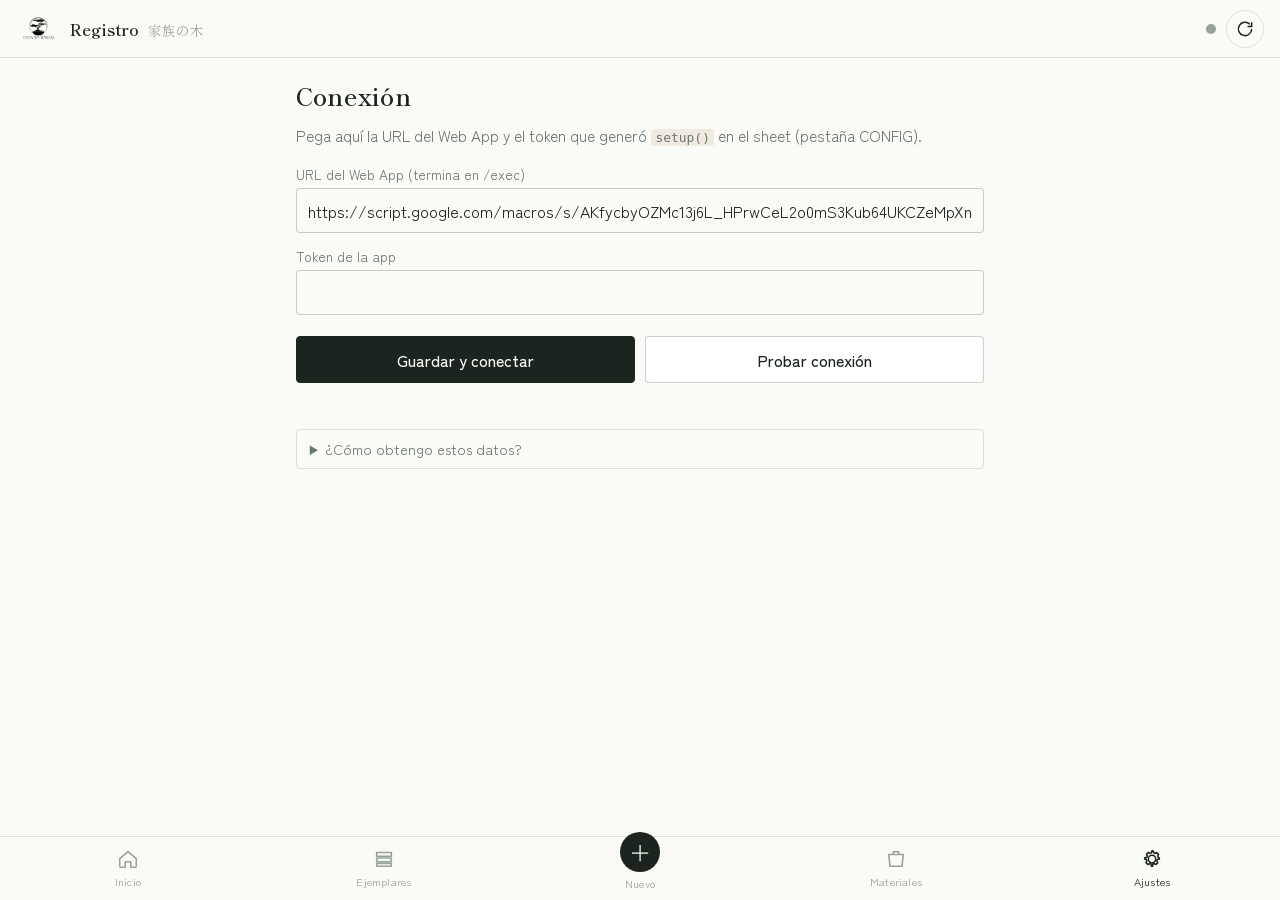
==== admin/index.html @ c2989a07 "Sistema de inventario: app de registro móvil, backend Apps Script y tienda conectada al Sheet de ges" ====
<!DOCTYPE html>
<html lang="es">
<head>
<meta charset="UTF-8">
<meta name="viewport" content="width=device-width, initial-scale=1.0, viewport-fit=cover">
<meta name="robots" content="noindex, nofollow">
<title>Legado Bonsai — Registro</title>
<meta name="theme-color" content="#1B241F">
<link rel="manifest" href="manifest.webmanifest">
<link rel="apple-touch-icon" href="../assets/img/logo-negro.png">
<meta name="apple-mobile-web-app-capable" content="yes">
<meta name="apple-mobile-web-app-status-bar-style" content="black-translucent">
<link rel="preconnect" href="https://fonts.googleapis.com">
<link href="https://fonts.googleapis.com/css2?family=Shippori+Mincho:wght@500;600;700&family=Zen+Kaku+Gothic+New:wght@400;500;700&display=swap" rel="stylesheet">
<link rel="stylesheet" href="admin.css">
</head>
<body>

<header class="topbar">
  <a href="#/inicio" class="brand"><img src="../assets/img/logo-negro.png" alt="Legado Bonsai"><span>Registro <em>家族の木</em></span></a>
  <div class="topbar-actions">
    <span id="estado-conexion" class="dot" title="Estado de conexión"></span>
    <button id="btn-refrescar" class="icon-btn" aria-label="Actualizar datos" title="Actualizar">
      <svg viewBox="0 0 24 24" fill="none" stroke="currentColor" stroke-width="1.8"><path d="M20 12a8 8 0 1 1-2.3-5.7"/><path d="M20 4v5h-5"/></svg>
    </button>
  </div>
</header>

<main id="app">

  <!-- ============ CONFIGURACIÓN ============ -->
  <section class="view" data-view="config" hidden>
    <h1>Conexión</h1>
    <p class="lead">Pega aquí la URL del Web App y el token que generó <code>setup()</code> en el sheet (pestaña CONFIG).</p>
    <form id="form-config" class="form">
      <label>URL del Web App (termina en /exec)
        <input type="url" name="apiUrl" placeholder="https://script.google.com/macros/s/…/exec" required>
      </label>
      <label>Token de la app
        <input type="password" name="token" autocomplete="off" required>
      </label>
      <div class="row">
        <button type="submit" class="btn solid">Guardar y conectar</button>
        <button type="button" id="btn-probar" class="btn">Probar conexión</button>
      </div>
      <p id="config-msg" class="msg"></p>
    </form>
    <details class="help">
      <summary>¿Cómo obtengo estos datos?</summary>
      <ol>
        <li>Abre el sheet <b>Legado Bonsai — Sistema de Gestión</b> → Extensiones → Apps Script.</li>
        <li>Pega el contenido de <code>apps-script/Code.gs</code>, guarda y ejecuta <code>setup</code>.</li>
        <li>Implementar → Nueva implementación → Aplicación web → Ejecutar como <b>yo</b>, acceso <b>Cualquier persona</b>. Copia la URL.</li>
        <li>El token aparece en la pestaña <b>CONFIG</b> del sheet.</li>
      </ol>
    </details>
  </section>

  <!-- ============ INICIO ============ -->
  <section class="view" data-view="inicio" hidden>
    <h1>Hoy</h1>
    <div class="kpis" id="kpis"></div>
    <div class="quick">
      <a href="#/nuevo" class="btn solid big">＋ Nuevo ejemplar</a>
      <a href="#/venta" class="btn big">Registrar venta</a>
      <a href="#/cuidado" class="btn big">Registrar cuidado</a>
    </div>
    <h2>Últimos movimientos</h2>
    <ul class="timeline" id="timeline"></ul>
  </section>

  <!-- ============ EJEMPLARES ============ -->
  <section class="view" data-view="ejemplares" hidden>
    <h1>Ejemplares</h1>
    <div class="filters">
      <input type="search" id="buscar" placeholder="Buscar por ID, nombre, especie…">
      <select id="filtro-estado">
        <option value="">Todos los estados</option>
        <option>Disponible</option><option>Reservado</option><option>Vendido</option><option>En formación</option><option>Baja</option>
      </select>
    </div>
    <p class="count" id="ejemplares-count"></p>
    <div class="list" id="lista-ejemplares"></div>
  </section>

  <!-- ============ DETALLE ============ -->
  <section class="view" data-view="ejemplar" hidden>
    <a href="#/ejemplares" class="back">← Ejemplares</a>
    <div id="detalle"></div>
  </section>

  <!-- ============ NUEVO / EDITAR ============ -->
  <section class="view" data-view="formulario" hidden>
    <a href="#/ejemplares" class="back">← Cancelar</a>
    <h1 id="form-titulo">Nuevo ejemplar</h1>
    <p class="lead" id="form-id-hint">El código único (LB-0001, LB-0002, …) se asigna automáticamente al guardar.</p>

    <form id="form-ejemplar" class="form" autocomplete="off">
      <fieldset>
        <legend>Fotos 360°</legend>
        <p class="hint">Coloca el bonsái en la base giratoria sobre fondo liso y con buena luz. Toma entre 8 y 16 fotos dando la vuelta completa; el orden de captura es el orden de giro.</p>
        <div class="row">
          <button type="button" class="btn" id="btn-modo-360">◎ Modo 360° automático</button>
          <label class="btn file-btn">📷 Tomar / elegir fotos
            <input type="file" id="input-fotos" accept="image/*" capture="environment" multiple hidden>
          </label>
        </div>
        <label class="check">
          <input type="checkbox" id="quitar-fondo">
          <span>Quitar fondo con IA al guardar <small>(gratis, se procesa en el teléfono; tarda 10–40 s por foto la primera vez y descarga el modelo una sola vez)</small></span>
        </label>
        <div id="fotos-vacias" class="empty">Aún no hay fotos.</div>
        <div id="preview-360" class="preview-360" hidden>
          <div class="preview-viewer"><img id="preview-img" alt="Vista previa 360°"></div>
          <input type="range" id="preview-range" min="0" max="0" value="0">
          <span class="preview-count" id="preview-count"></span>
        </div>
        <div class="thumbs" id="thumbs"></div>
        <div id="fotos-existentes" class="existing" hidden>
          <p class="hint">Este ejemplar ya tiene <b id="fotos-existentes-n">0</b> fotos publicadas. Si tomas fotos nuevas, reemplazan a las anteriores.</p>
        </div>
      </fieldset>

      <fieldset>
        <legend>Identificación</legend>
        <label>Nombre comercial *<input name="Nombre comercial" required placeholder="Junípero Shimpaku"></label>
        <label>Especie<input name="Especie" list="dl-especies" placeholder="Juniperus chinensis 'Shimpaku'"></label>
        <div class="grid2">
          <label>Estilo<select name="Estilo" id="sel-estilo"><option value="">— Sin definir —</option></select></label>
          <label>Ambiente<select name="Ambiente"><option value="">—</option><option>Exterior</option><option>Interior</option><option>Semi-sombra</option></select></label>
        </div>
        <label>Código SKU (opcional, código antiguo o etiqueta)<input name="Código SKU" placeholder="AFTAB1"></label>
      </fieldset>

      <fieldset>
        <legend>Medidas y estado</legend>
        <div class="grid2">
          <label>Altura (cm)<input name="Altura (cm)" type="number" inputmode="decimal" min="0" step="0.5"></label>
          <label>Edad (años)<input name="Edad (años)" type="number" inputmode="numeric" min="0" step="1"></label>
        </div>
        <div class="grid2">
          <label>Maceta<input name="Maceta" list="dl-macetas" placeholder="Ovalada"></label>
          <label>Ubicación física<input name="Ubicación física" list="dl-ubicaciones" placeholder="Vivero, mesa 2"></label>
        </div>
        <div class="grid2">
          <label>Estado de salud<select name="Estado de salud"><option value="">—</option><option>Excelente</option><option>Bien</option><option>Normal</option><option>En observación</option><option>Enfermo</option></select></label>
          <label>Estado comercial<select name="Estado comercial"><option>Disponible</option><option>Reservado</option><option>Vendido</option><option>En formación</option><option>Baja</option></select></label>
        </div>
      </fieldset>

      <fieldset>
        <legend>Precio</legend>
        <div class="grid2">
          <label>Costo total ($)<input name="Costo total" type="number" inputmode="decimal" min="0" step="0.01"></label>
          <label>Precio de venta ($) *<input name="Precio venta" type="number" inputmode="decimal" min="0" step="0.01" required></label>
        </div>
        <p class="hint" id="margen-hint"></p>
      </fieldset>

      <fieldset>
        <legend>Ficha para la tienda</legend>
        <label>Riego<input name="Riego" list="dl-riego" placeholder="Moderado"></label>
        <label>Historia (1–2 frases que verá el cliente)<textarea name="Historia" rows="3"></textarea></label>
        <label class="check"><input type="checkbox" name="Destacado" value="Sí"><span>Destacado en la portada</span></label>
        <label>Notas internas<textarea name="Notas" rows="2"></textarea></label>
        <details class="help"><summary>Avanzado</summary>
          <label>Carpeta de fotos local (respaldo, ej. Bonsai1)<input name="Carpeta imagen"></label>
        </details>
      </fieldset>

      <div class="sticky-actions">
        <button type="submit" class="btn solid big" id="btn-guardar">Guardar ejemplar</button>
      </div>
      <div id="progreso" class="progress" hidden>
        <div class="progress-bar"><i id="progreso-bar"></i></div>
        <p id="progreso-msg"></p>
        <button type="button" class="btn small" id="btn-reintentar" hidden>Reintentar</button>
      </div>
    </form>

    <datalist id="dl-especies">
      <option value="Juniperus chinensis 'Shimpaku'"><option value="Juniperus procumbens 'Nana'"><option value="Juniperus chinensis 'San José'">
      <option value="Juniperus squamata"><option value="Buxus sp."><option value="Ficus retusa"><option value="Ulmus parvifolia">
    </datalist>
    <datalist id="dl-macetas"><option value="Ovalada"><option value="Redonda"><option value="Rectangular"><option value="Cuadrada"><option value="Plástico de formación"><option value="Cerámica esmaltada"></datalist>
    <datalist id="dl-ubicaciones"><option value="Vivero"><option value="Casa"><option value="Bodega principal"><option value="Exhibición"></datalist>
    <datalist id="dl-riego"><option value="Moderado"><option value="Abundante"><option value="Escaso"><option value="Diario en verano"></datalist>
  </section>

  <!-- ============ VENTA ============ -->
  <section class="view" data-view="venta" hidden>
    <a href="#/inicio" class="back">← Inicio</a>
    <h1>Registrar venta</h1>
    <form id="form-venta" class="form">
      <label>Ejemplar *<select name="id" id="venta-ejemplar" required></select></label>
      <label>Cliente *<input name="cliente" required></label>
      <label>Contacto (WhatsApp / correo)<input name="contacto"></label>
      <div class="grid2">
        <label>Precio final ($) *<input name="precioFinal" type="number" inputmode="decimal" min="0" step="0.01" required></label>
        <label>Fecha<input name="fecha" type="date"></label>
      </div>
      <div class="grid2">
        <label>Plan de acompañamiento<select name="plan"><option value="">Sin acompañamiento</option><option>Primeros Brotes</option><option>Cultivo Guiado</option><option>Legado Completo</option></select></label>
        <label>Estado<select name="estado"><option>Pagado</option><option>Pendiente</option></select></label>
      </div>
      <label>Notas<textarea name="notas" rows="2"></textarea></label>
      <p class="hint">Al guardar, el ejemplar pasa a <b>Vendido</b> (o <b>Reservado</b> si el pago está pendiente) y desaparece de la tienda.</p>
      <button type="submit" class="btn solid big">Guardar venta</button>
      <p class="msg" id="venta-msg"></p>
    </form>
  </section>

  <!-- ============ CUIDADO ============ -->
  <section class="view" data-view="cuidado" hidden>
    <a href="#/inicio" class="back">← Inicio</a>
    <h1>Registrar cuidado</h1>
    <form id="form-cuidado" class="form">
      <label>Ejemplar *<select name="id" id="cuidado-ejemplar" required></select></label>
      <div class="grid2">
        <label>Tipo *<select name="tipo" required><option>Poda</option><option>Trasplante</option><option>Alambrado</option><option>Fertilización</option><option>Riego</option><option>Tratamiento</option><option>Revisión</option></select></label>
        <label>Fecha<input name="fecha" type="date"></label>
      </div>
      <div class="grid2">
        <label>Fase lunar<select name="faseLunar"><option value="">—</option><option>Luna nueva</option><option>Cuarto creciente</option><option>Luna llena</option><option>Cuarto menguante</option></select></label>
        <label>Estado de salud (si cambió)<select name="estadoSalud"><option value="">Sin cambio</option><option>Excelente</option><option>Bien</option><option>Normal</option><option>En observación</option><option>Enfermo</option></select></label>
      </div>
      <label>Detalle<textarea name="detalle" rows="3" placeholder="Qué se hizo, con qué material, observaciones"></textarea></label>
      <div class="grid2">
        <label>Responsable<input name="responsable"></label>
        <label>Próxima revisión<input name="proxima" type="date"></label>
      </div>
      <button type="submit" class="btn solid big">Guardar cuidado</button>
      <p class="msg" id="cuidado-msg"></p>
    </form>
  </section>

  <!-- ============ MATERIALES ============ -->
  <section class="view" data-view="materiales" hidden>
    <h1>Materiales</h1>
    <p class="count" id="materiales-total"></p>
    <div class="table-wrap"><table class="table" id="tabla-materiales"></table></div>
    <h2>Agregar o ajustar</h2>
    <form id="form-material" class="form">
      <label>Material *<input name="nombre" list="dl-materiales" required placeholder="Alambre bonsái calibre 2"></label>
      <div class="grid2">
        <label>Ajuste de cantidad (+ entrada / − salida)<input name="ajuste" type="number" inputmode="decimal" step="any" placeholder="-1"></label>
        <label>o cantidad total<input name="cantidad" type="number" inputmode="decimal" min="0" step="any"></label>
      </div>
      <div class="grid2">
        <label>Unidad<input name="unidad" placeholder="Rollo"></label>
        <label>Costo unitario ($)<input name="costoUnitario" type="number" inputmode="decimal" min="0" step="0.01"></label>
      </div>
      <label>Observaciones<input name="observaciones"></label>
      <button type="submit" class="btn solid big">Guardar</button>
      <p class="msg" id="material-msg"></p>
    </form>
    <datalist id="dl-materiales"></datalist>
  </section>

</main>

<nav class="tabbar">
  <a href="#/inicio" data-tab="inicio"><svg viewBox="0 0 24 24"><path d="M3 11.5 12 4l9 7.5V20a1 1 0 0 1-1 1h-5v-6H9v6H4a1 1 0 0 1-1-1z"/></svg>Inicio</a>
  <a href="#/ejemplares" data-tab="ejemplares"><svg viewBox="0 0 24 24"><path d="M4 5h16v4H4zM4 11h16v4H4zM4 17h16v3H4z"/></svg>Ejemplares</a>
  <a href="#/nuevo" data-tab="formulario" class="tab-add"><span>＋</span>Nuevo</a>
  <a href="#/materiales" data-tab="materiales"><svg viewBox="0 0 24 24"><path d="M4 7h16l-1.5 13h-13zM9 7V4h6v3"/></svg>Materiales</a>
  <a href="#/config" data-tab="config"><svg viewBox="0 0 24 24"><path d="M12 8a4 4 0 1 0 0 8 4 4 0 0 0 0-8zm8 4-2 .6a6.6 6.6 0 0 1-.7 1.6l1 1.8-2 2-1.8-1a6.6 6.6 0 0 1-1.6.7L12.6 20h-1.2l-.6-2.3a6.6 6.6 0 0 1-1.6-.7l-1.8 1-2-2 1-1.8a6.6 6.6 0 0 1-.7-1.6L4 12v-1.2l2.3-.6c.2-.6.4-1.1.7-1.6L6 6.8l2-2 1.8 1c.5-.3 1-.5 1.6-.7L12 3h1.2l.6 2.3c.6.2 1.1.4 1.6.7l1.8-1 2 2-1 1.8c.3.5.5 1 .7 1.6L20 10.8z"/></svg>Ajustes</a>
</nav>

<!-- ============ OVERLAY MODO 360 ============ -->
<div id="overlay-360" class="overlay" hidden>
  <div class="overlay-head">
    <strong>Modo 360° automático</strong>
    <button type="button" class="icon-btn" id="btn-cerrar-360" aria-label="Cerrar">✕</button>
  </div>
  <div class="cam-wrap">
    <video id="cam" autoplay playsinline muted></video>
    <div class="cam-guide"></div>
    <div class="cam-overlay" id="cam-countdown"></div>
  </div>
  <div class="cam-settings">
    <label>Fotos<select id="cam-n"><option>8</option><option selected>12</option><option>16</option><option>24</option></select></label>
    <label>Cada (s)<select id="cam-int"><option>1.5</option><option selected>2</option><option>3</option><option>4</option></select></label>
    <label>Cámara<select id="cam-facing"><option value="environment" selected>Trasera</option><option value="user">Frontal</option></select></label>
  </div>
  <p class="hint light">Enciende la base giratoria, encuadra el árbol dentro de la guía y pulsa Iniciar. La app toma una foto cada intervalo hasta completar la vuelta. Ajusta el intervalo a la velocidad de tu base: una vuelta completa ≈ fotos × intervalo.</p>
  <div class="row center">
    <button type="button" class="btn solid big" id="btn-iniciar-360">Iniciar</button>
    <button type="button" class="btn big" id="btn-detener-360" hidden>Detener</button>
  </div>
  <p class="msg light" id="cam-msg"></p>
</div>

<div id="toast" class="toast" hidden></div>

<script src="../config.js"></script>
<script type="module" src="admin.js"></script>
</body>
</html>
---- admin/admin.css ----
/* ==========================================================================
   Legado Bonsai — app de registro (móvil primero)
   Misma paleta que la tienda (styles.css) pero sin sus estilos globales,
   porque esta pantalla es una herramienta de trabajo, no una página narrativa.
   ========================================================================== */

:root{
  --paper:#FAFAF6; --surface:#FFFFFF; --washi:#F1EAE1; --washi-line:#E4DACD;
  --ink:#1B241F; --ink-soft:#68766F; --ink-faint:#97A29B;
  --jade:#2F5D50; --jade-deep:#16241F; --kohaku:#9B2C2C; --gold:#B8892B;
  --line:rgba(27,36,31,.12); --line-strong:rgba(27,36,31,.22);
  --cta-bg:#1B241F; --cta-fg:#FAFAF6;
  --ok:#2F7A52; --warn:#B8892B; --bad:#9B2C2C;
  --radius:4px; --tab-h:64px;
  --sans:'Zen Kaku Gothic New','Hiragino Sans',system-ui,sans-serif;
  --serif:'Shippori Mincho',Georgia,serif;
}
@media (prefers-color-scheme: dark){
  :root{
    --paper:#121815; --surface:#17201C; --washi:#1D2622; --washi-line:#2A3530;
    --ink:#EDEAE3; --ink-soft:#9AA79F; --ink-faint:#5E6B64;
    --jade:#8FBFAC; --jade-deep:#0B1512; --kohaku:#D9756B; --gold:#D9B24C;
    --line:rgba(237,234,227,.12); --line-strong:rgba(237,234,227,.22);
    --cta-bg:#EDEAE3; --cta-fg:#121815;
    --ok:#7FC79A; --warn:#D9B24C; --bad:#D9756B;
  }
}

*{ box-sizing:border-box; }
html,body{ margin:0; background:var(--paper); color:var(--ink); font-family:var(--sans); font-size:16px; line-height:1.5; -webkit-font-smoothing:antialiased; }
img{ max-width:100%; display:block; }
h1{ font-family:var(--serif); font-weight:600; font-size:1.55rem; margin:.2rem 0 .6rem; letter-spacing:.01em; }
h2{ font-family:var(--serif); font-weight:600; font-size:1.1rem; margin:1.4rem 0 .5rem; color:var(--ink-soft); }
a{ color:inherit; }
code{ font-size:.85em; background:var(--washi); padding:.1em .35em; border-radius:3px; }
[hidden]{ display:none !important; }

/* ---------- Barra superior ---------- */
.topbar{ position:sticky; top:0; z-index:20; display:flex; align-items:center; justify-content:space-between; padding:.6rem 1rem; padding-top:calc(.6rem + env(safe-area-inset-top)); background:var(--paper); border-bottom:1px solid var(--line); }
.brand{ display:flex; align-items:center; gap:.6rem; text-decoration:none; font-family:var(--serif); font-weight:600; }
.brand img{ height:30px; width:auto; }
@media (prefers-color-scheme: dark){ .brand img{ filter:invert(1) brightness(1.1); } }
.brand em{ font-style:normal; color:var(--ink-faint); font-weight:400; font-size:.85em; margin-left:.35rem; }
.topbar-actions{ display:flex; align-items:center; gap:.6rem; }
.dot{ width:10px; height:10px; border-radius:50%; background:var(--ink-faint); }
.dot.ok{ background:var(--ok); } .dot.bad{ background:var(--bad); } .dot.busy{ background:var(--warn); animation:pulse 1s infinite; }
@keyframes pulse{ 50%{ opacity:.3; } }
.icon-btn{ background:none; border:1px solid var(--line); color:var(--ink); width:38px; height:38px; border-radius:50%; display:grid; place-items:center; cursor:pointer; font-size:1rem; }
.icon-btn svg{ width:20px; height:20px; }

/* ---------- Vistas ---------- */
#app{ padding:1rem 1rem calc(var(--tab-h) + 2rem); max-width:720px; margin:0 auto; }
.lead{ color:var(--ink-soft); margin:.2rem 0 1rem; font-size:.95rem; }
.hint{ color:var(--ink-soft); font-size:.85rem; margin:.3rem 0 .6rem; }
.hint.light,.msg.light{ color:#c9d1cc; }
.back{ display:inline-block; text-decoration:none; color:var(--ink-soft); font-size:.9rem; margin-bottom:.4rem; }
.count{ color:var(--ink-faint); font-size:.85rem; margin:.2rem 0 .6rem; }
.msg{ min-height:1.2em; font-size:.9rem; margin:.5rem 0 0; }
.msg.ok{ color:var(--ok); } .msg.bad{ color:var(--bad); }
.empty{ padding:1.2rem; text-align:center; color:var(--ink-faint); border:1px dashed var(--line-strong); border-radius:var(--radius); font-size:.9rem; }

/* ---------- Botones ---------- */
.btn{ display:inline-flex; align-items:center; justify-content:center; gap:.4rem; padding:.65rem 1rem; border:1px solid var(--line-strong); background:var(--surface); color:var(--ink); border-radius:var(--radius); font:inherit; font-weight:500; text-decoration:none; cursor:pointer; min-height:44px; }
.btn.solid{ background:var(--cta-bg); color:var(--cta-fg); border-color:var(--cta-bg); }
.btn.big{ width:100%; padding:.9rem 1rem; font-size:1.02rem; }
.btn.small{ min-height:36px; padding:.4rem .8rem; font-size:.85rem; }
.btn.danger{ color:var(--bad); border-color:var(--bad); }
.btn:disabled{ opacity:.5; cursor:default; }
.file-btn{ position:relative; }
.row{ display:flex; gap:.6rem; flex-wrap:wrap; margin:.5rem 0; }
.row > .btn{ flex:1; }
.row.center{ justify-content:center; }
.quick{ display:grid; gap:.6rem; margin:1rem 0; }

/* ---------- KPIs ---------- */
.kpis{ display:grid; grid-template-columns:repeat(2,1fr); gap:.6rem; }
@media (min-width:560px){ .kpis{ grid-template-columns:repeat(4,1fr); } }
.kpi{ background:var(--surface); border:1px solid var(--line); border-radius:var(--radius); padding:.8rem .9rem; }
.kpi b{ display:block; font-family:var(--serif); font-size:1.5rem; line-height:1.1; }
.kpi span{ font-size:.78rem; color:var(--ink-soft); text-transform:uppercase; letter-spacing:.05em; }
.kpi.accent b{ color:var(--jade); }

/* ---------- Timeline ---------- */
.timeline{ list-style:none; margin:0; padding:0; }
.timeline li{ display:grid; grid-template-columns:auto 1fr; gap:.7rem; padding:.55rem 0; border-bottom:1px solid var(--line); font-size:.92rem; }
.timeline .tag{ font-size:.7rem; text-transform:uppercase; letter-spacing:.06em; padding:.15rem .45rem; border-radius:3px; background:var(--washi); color:var(--ink-soft); height:fit-content; white-space:nowrap; }
.timeline .tag.venta{ background:var(--jade); color:#fff; }
.timeline small{ color:var(--ink-faint); display:block; }

/* ---------- Lista de ejemplares ---------- */
.filters{ display:grid; grid-template-columns:1fr auto; gap:.5rem; }
.list{ display:grid; gap:.55rem; }
.item{ display:grid; grid-template-columns:72px 1fr auto; gap:.8rem; align-items:center; background:var(--surface); border:1px solid var(--line); border-radius:var(--radius); padding:.55rem; text-decoration:none; }
.item .thumb{ width:72px; height:72px; background:var(--washi); border-radius:3px; overflow:hidden; display:grid; place-items:center; color:var(--ink-faint); font-family:var(--serif); }
.item .thumb img{ width:100%; height:100%; object-fit:cover; }
.item .id{ font-size:.75rem; color:var(--ink-faint); letter-spacing:.05em; }
.item .name{ font-weight:500; }
.item .sub{ font-size:.8rem; color:var(--ink-soft); }
.item .price{ font-family:var(--serif); font-weight:600; text-align:right; }
.badge{ display:inline-block; font-size:.68rem; text-transform:uppercase; letter-spacing:.06em; padding:.15rem .45rem; border-radius:3px; background:var(--washi); color:var(--ink-soft); }
.badge.Disponible{ background:rgba(47,122,82,.14); color:var(--ok); }
.badge.Reservado{ background:rgba(184,137,43,.16); color:var(--warn); }
.badge.Vendido{ background:var(--ink); color:var(--paper); }
.badge.Baja,.badge.Enfermo{ background:rgba(155,44,44,.14); color:var(--bad); }

/* ---------- Detalle ---------- */
.detail-head{ display:flex; justify-content:space-between; align-items:flex-start; gap:1rem; }
.detail-head h1{ margin:0; }
.detail-viewer{ position:relative; background:var(--washi); aspect-ratio:1/1; border-radius:var(--radius); overflow:hidden; margin:.8rem 0 .4rem; user-select:none; touch-action:pan-y; }
.detail-viewer img{ width:100%; height:100%; object-fit:cover; }
.detail-viewer .ph{ position:absolute; inset:0; display:grid; place-items:center; color:var(--ink-faint); font-size:.85rem; }
.detail-viewer .n{ position:absolute; right:.6rem; bottom:.5rem; font-size:.75rem; background:rgba(0,0,0,.45); color:#fff; padding:.15rem .5rem; border-radius:3px; }
.specs{ display:grid; grid-template-columns:repeat(2,1fr); gap:.4rem .8rem; margin:.8rem 0; font-size:.92rem; }
.specs div{ border-bottom:1px solid var(--line); padding:.35rem 0; }
.specs b{ display:block; font-size:.72rem; text-transform:uppercase; letter-spacing:.05em; color:var(--ink-faint); font-weight:500; }
.detail-actions{ display:grid; grid-template-columns:1fr 1fr; gap:.6rem; margin:1rem 0; }
.detail-actions .btn.wide{ grid-column:1/-1; }
.history{ list-style:none; margin:0; padding:0; font-size:.88rem; }
.history li{ padding:.4rem 0; border-bottom:1px solid var(--line); }
.history small{ color:var(--ink-faint); }

/* ---------- Formularios ---------- */
.form{ display:grid; gap:.8rem; }
fieldset{ border:1px solid var(--line); border-radius:var(--radius); padding:.8rem .9rem 1rem; margin:0; display:grid; gap:.7rem; background:var(--surface); }
legend{ font-family:var(--serif); font-weight:600; padding:0 .4rem; color:var(--jade); }
label{ display:grid; gap:.25rem; font-size:.85rem; color:var(--ink-soft); }
input,select,textarea{ font:inherit; font-size:1rem; color:var(--ink); background:var(--paper); border:1px solid var(--line-strong); border-radius:var(--radius); padding:.6rem .7rem; width:100%; min-height:44px; }
textarea{ resize:vertical; }
input:focus,select:focus,textarea:focus{ outline:2px solid var(--jade); outline-offset:1px; }
.grid2{ display:grid; grid-template-columns:1fr 1fr; gap:.6rem; }
.check{ display:flex; align-items:flex-start; gap:.6rem; font-size:.9rem; color:var(--ink); }
.check input{ width:20px; height:20px; min-height:0; margin-top:.15rem; flex:none; }
.check small{ display:block; color:var(--ink-faint); font-size:.78rem; }
.help{ border:1px solid var(--line); border-radius:var(--radius); padding:.5rem .8rem; font-size:.9rem; }
.help summary{ cursor:pointer; color:var(--ink-soft); }
.help ol{ padding-left:1.2rem; }
.sticky-actions{ position:sticky; bottom:calc(var(--tab-h) + .5rem); z-index:5; }

/* ---------- Fotos ---------- */
.thumbs{ display:grid; grid-template-columns:repeat(4,1fr); gap:.4rem; }
.thumb-item{ position:relative; aspect-ratio:1/1; border-radius:3px; overflow:hidden; background:var(--washi); }
.thumb-item img{ width:100%; height:100%; object-fit:cover; }
.thumb-item .num{ position:absolute; left:.25rem; top:.25rem; font-size:.7rem; background:rgba(0,0,0,.5); color:#fff; padding:0 .35rem; border-radius:3px; }
.thumb-item .del{ position:absolute; right:.2rem; top:.2rem; width:24px; height:24px; border:0; border-radius:50%; background:rgba(0,0,0,.55); color:#fff; font-size:.8rem; cursor:pointer; }
.preview-360{ display:grid; gap:.4rem; }
.preview-viewer{ aspect-ratio:1/1; background:var(--washi); border-radius:var(--radius); overflow:hidden; }
.preview-viewer img{ width:100%; height:100%; object-fit:cover; }
.preview-count{ font-size:.8rem; color:var(--ink-faint); text-align:center; }
input[type=range]{ min-height:0; padding:0; accent-color:var(--jade); }
.existing{ font-size:.85rem; }

.progress{ display:grid; gap:.4rem; padding:.8rem; background:var(--surface); border:1px solid var(--line); border-radius:var(--radius); }
.progress-bar{ height:6px; background:var(--washi); border-radius:3px; overflow:hidden; }
.progress-bar i{ display:block; height:100%; width:0; background:var(--jade); transition:width .3s; }
.progress p{ margin:0; font-size:.88rem; color:var(--ink-soft); }

/* ---------- Tabla materiales ---------- */
.table-wrap{ overflow-x:auto; }
.table{ width:100%; border-collapse:collapse; font-size:.88rem; }
.table th,.table td{ text-align:left; padding:.45rem .5rem; border-bottom:1px solid var(--line); white-space:nowrap; }
.table th{ font-weight:500; color:var(--ink-faint); font-size:.72rem; text-transform:uppercase; letter-spacing:.05em; }
.table td.num{ text-align:right; font-variant-numeric:tabular-nums; }

/* ---------- Tab bar ---------- */
.tabbar{ position:fixed; left:0; right:0; bottom:0; height:calc(var(--tab-h) + env(safe-area-inset-bottom)); padding-bottom:env(safe-area-inset-bottom); background:var(--paper); border-top:1px solid var(--line); display:grid; grid-template-columns:repeat(5,1fr); z-index:20; }
.tabbar a{ display:flex; flex-direction:column; align-items:center; justify-content:center; gap:.15rem; text-decoration:none; font-size:.68rem; color:var(--ink-faint); letter-spacing:.02em; }
.tabbar a svg{ width:22px; height:22px; fill:none; stroke:currentColor; stroke-width:1.7; stroke-linejoin:round; }
.tabbar a.active{ color:var(--ink); }
.tabbar .tab-add span{ width:40px; height:40px; border-radius:50%; background:var(--cta-bg); color:var(--cta-fg); display:grid; place-items:center; font-size:1.4rem; line-height:1; margin-top:-14px; }

/* ---------- Overlay cámara ---------- */
.overlay{ position:fixed; inset:0; z-index:50; background:#0d1210; color:#fff; display:flex; flex-direction:column; padding:env(safe-area-inset-top) 1rem env(safe-area-inset-bottom); overflow:auto; }
.overlay-head{ display:flex; justify-content:space-between; align-items:center; padding:.8rem 0; }
.overlay .icon-btn{ color:#fff; border-color:rgba(255,255,255,.3); }
.cam-wrap{ position:relative; aspect-ratio:1/1; background:#000; border-radius:var(--radius); overflow:hidden; }
.cam-wrap video{ width:100%; height:100%; object-fit:cover; }
.cam-guide{ position:absolute; inset:8%; border:1px dashed rgba(255,255,255,.55); border-radius:50%; pointer-events:none; }
.cam-overlay{ position:absolute; inset:0; display:grid; place-items:center; font-family:var(--serif); font-size:4rem; color:#fff; text-shadow:0 2px 12px rgba(0,0,0,.6); pointer-events:none; }
.cam-flash{ animation:flash .25s; }
@keyframes flash{ from{ box-shadow:inset 0 0 0 100vmax rgba(255,255,255,.85); } to{ box-shadow:none; } }
.cam-settings{ display:grid; grid-template-columns:repeat(3,1fr); gap:.6rem; margin:.8rem 0 .3rem; }
.cam-settings label{ color:#c9d1cc; }
.cam-settings select{ background:#17201C; color:#fff; border-color:rgba(255,255,255,.25); }
.overlay .btn{ background:transparent; color:#fff; border-color:rgba(255,255,255,.4); }
.overlay .btn.solid{ background:#EDEAE3; color:#121815; border-color:#EDEAE3; }

/* ---------- Toast ---------- */
.toast{ position:fixed; left:50%; bottom:calc(var(--tab-h) + 1rem); transform:translateX(-50%); background:var(--ink); color:var(--paper); padding:.6rem 1rem; border-radius:var(--radius); font-size:.9rem; z-index:60; max-width:92vw; box-shadow:0 12px 30px -12px rgba(0,0,0,.4); }
.toast.bad{ background:var(--bad); color:#fff; }
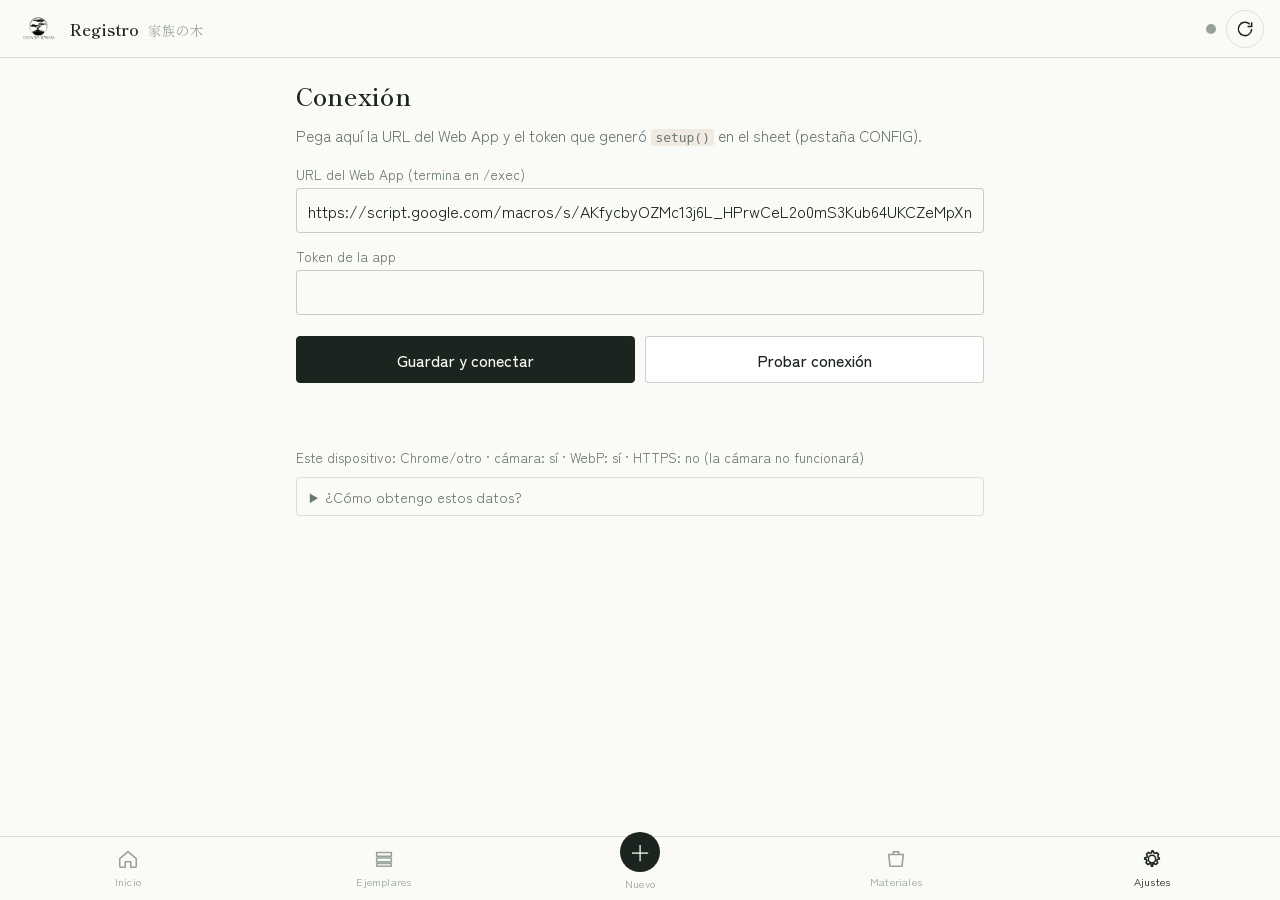
==== commit 84c682cf: "App de registro: quitar fondo no bloquea el guardado, errores indican el paso, decodificación por <i" ====
--- a/admin/index.html
+++ b/admin/index.html
@@ -44,6 +44,7 @@
         <button type="button" id="btn-probar" class="btn">Probar conexión</button>
       </div>
       <p id="config-msg" class="msg"></p>
+      <p id="config-info" class="hint"></p>
     </form>
     <details class="help">
       <summary>¿Cómo obtengo estos datos?</summary>
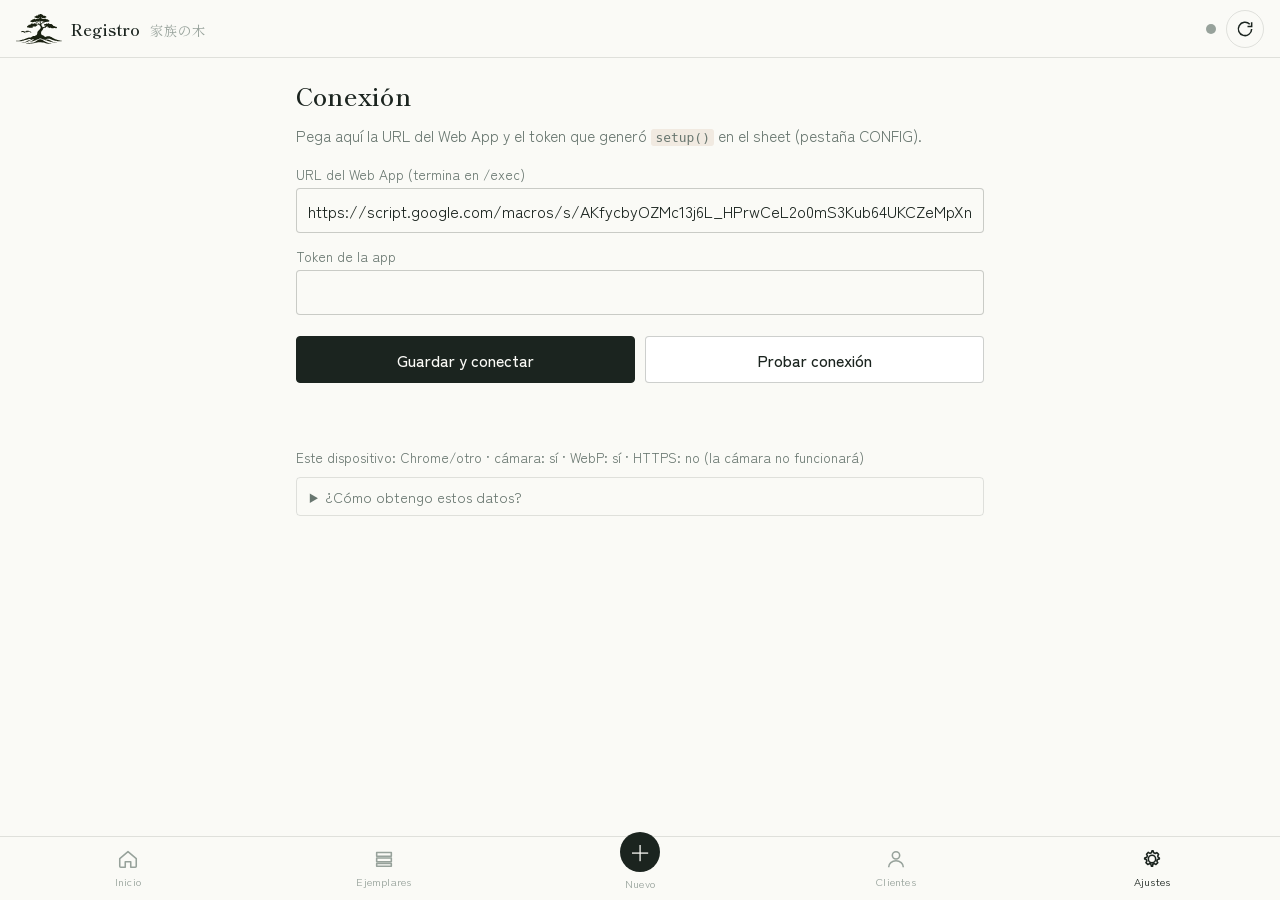
==== commit 81c8caed: "Marca en vectores, imprimibles a escala y trabajo pendiente del sistema Marca e imprimibles (esta se" ====
--- a/admin/index.html
+++ b/admin/index.html
@@ -7,7 +7,8 @@
 <title>Legado Bonsai — Registro</title>
 <meta name="theme-color" content="#1B241F">
 <link rel="manifest" href="manifest.webmanifest">
-<link rel="apple-touch-icon" href="../assets/img/logo-negro.png">
+<link rel="icon" href="../assets/img/logo/favicon.svg" type="image/svg+xml">
+<link rel="apple-touch-icon" href="../assets/img/logo/png/icono-180.png">
 <meta name="apple-mobile-web-app-capable" content="yes">
 <meta name="apple-mobile-web-app-status-bar-style" content="black-translucent">
 <link rel="preconnect" href="https://fonts.googleapis.com">
@@ -17,7 +18,7 @@
 <body>
 
 <header class="topbar">
-  <a href="#/inicio" class="brand"><img src="../assets/img/logo-negro.png" alt="Legado Bonsai"><span>Registro <em>家族の木</em></span></a>
+  <a href="#/inicio" class="brand"><img src="../assets/img/logo/legado-emblema-tinta.svg" alt="Legado Bonsái"><span>Registro <em>家族の木</em></span></a>
   <div class="topbar-actions">
     <span id="estado-conexion" class="dot" title="Estado de conexión"></span>
     <button id="btn-refrescar" class="icon-btn" aria-label="Actualizar datos" title="Actualizar">
@@ -66,13 +67,99 @@
       <a href="#/venta" class="btn big">Registrar venta</a>
       <a href="#/cuidado" class="btn big">Registrar cuidado</a>
     </div>
+    <div class="quick grid2">
+      <a href="#/recordatorios" class="btn" id="btn-recordatorios">Recordatorios <span class="pill" id="pill-recordatorios" hidden></span></a>
+      <a href="#/cotizaciones" class="btn">Cotizaciones <span class="pill" id="pill-cotizaciones" hidden></span></a>
+      <a href="#/tablero" class="btn">Tablero de ventas</a>
+      <a href="#/materiales" class="btn">Materiales</a>
+      <a href="#/macetas" class="btn">Producción macetas</a>
+      <a href="#/maquina" class="btn">Máquina de macetas</a>
+      <a href="#/diseno" class="btn">Guías de diseño</a>
+      <a href="#/imprimibles" class="btn">Imprimibles de marca</a>
+      <a href="reel.html" class="btn" style="grid-column:1/-1">Generador de reels 360°</a>
+    </div>
+    <p class="hint" id="fase-hoy"></p>
     <h2>Últimos movimientos</h2>
     <ul class="timeline" id="timeline"></ul>
+  </section>
+
+  <!-- ============ RECORDATORIOS ============ -->
+  <section class="view" data-view="recordatorios" hidden>
+    <a href="#/inicio" class="back">← Inicio</a>
+    <h1>Recordatorios</h1>
+    <p class="lead">Se generan solos cada mañana (fase lunar, revisiones, renovaciones, bienvenidas). Toca <b>WhatsApp</b> para abrir el mensaje listo y luego márcalo como enviado.</p>
+    <div class="row">
+      <button type="button" class="btn" id="btn-generar-recordatorios">Generar ahora (prueba)</button>
+    </div>
+    <p class="count" id="recordatorios-count"></p>
+    <div class="list" id="lista-recordatorios"></div>
+  </section>
+
+  <!-- ============ CLIENTES ============ -->
+  <section class="view" data-view="clientes" hidden>
+    <a href="#/inicio" class="back">← Inicio</a>
+    <h1>Clientes</h1>
+    <div class="filters">
+      <input type="search" id="buscar-cliente" placeholder="Buscar por nombre, WhatsApp, código…">
+      <select id="filtro-cliente">
+        <option value="">Todos</option>
+        <option value="plan">Con plan activo</option>
+        <option value="creditos">Con créditos</option>
+        <option value="recordatorios">Con recordatorios</option>
+      </select>
+    </div>
+    <p class="count" id="clientes-count"></p>
+    <div class="list" id="lista-clientes"></div>
+    <h2>Nuevo cliente (sin venta)</h2>
+    <form id="form-cliente" class="form">
+      <input type="hidden" name="id">
+      <div class="grid2">
+        <label>Nombre *<input name="nombre" required></label>
+        <label>WhatsApp<input name="whatsapp" inputmode="tel" placeholder="0990000000"></label>
+      </div>
+      <div class="grid2">
+        <label>Correo<input name="correo" type="email"></label>
+        <label>Ciudad<input name="ciudad"></label>
+      </div>
+      <div class="grid2">
+        <label>Origen<select name="origen"><option value="">—</option><option>Web</option><option>WhatsApp</option><option>Instagram</option><option>Taller</option><option>Referido</option><option>Corporativo</option><option>Feria</option><option>Otro</option></select></label>
+        <label>Recordatorios<select name="recordatorios"><option>Sí</option><option>No</option></select></label>
+      </div>
+      <label>Notas<textarea name="notas" rows="2"></textarea></label>
+      <button type="submit" class="btn solid big">Guardar cliente</button>
+      <p class="msg" id="cliente-msg"></p>
+    </form>
+  </section>
+
+  <!-- ============ COTIZACIONES ============ -->
+  <section class="view" data-view="cotizaciones" hidden>
+    <a href="#/inicio" class="back">← Inicio</a>
+    <h1>Cotizaciones corporativas</h1>
+    <p class="lead">Llegan desde <code>regalos.html</code>. Cambia el estado al contactar, cerrar o perder.</p>
+    <div class="list" id="lista-cotizaciones"></div>
+  </section>
+
+  <!-- ============ TABLERO ============ -->
+  <section class="view" data-view="tablero" hidden>
+    <a href="#/inicio" class="back">← Inicio</a>
+    <h1>Tablero de ventas</h1>
+    <div class="row">
+      <select id="tablero-dias"><option value="7">Últimos 7 días</option><option value="30" selected>Últimos 30 días</option><option value="90">Últimos 90 días</option><option value="365">Último año</option></select>
+    </div>
+    <div id="tablero"></div>
+    <p class="hint">Los mismos datos están en la pestaña EMBUDO del sheet (por mes) y se pueden conectar a Power BI: ver <code>docs/powerbi/</code>.</p>
   </section>
 
   <!-- ============ EJEMPLARES ============ -->
   <section class="view" data-view="ejemplares" hidden>
     <h1>Ejemplares</h1>
+    <nav class="subtabs" aria-label="Inventario">
+      <a href="#/ejemplares" class="active">Inventario</a>
+      <a href="#/macetas">Producción macetas</a>
+      <a href="#/maquina">Máquina</a>
+      <a href="#/diseno">Guías de diseño</a>
+      <a href="#/imprimibles">Imprimibles</a>
+    </nav>
     <div class="filters">
       <input type="search" id="buscar" placeholder="Buscar por ID, nombre, especie…">
       <select id="filtro-estado">
@@ -84,6 +171,66 @@
     <div class="list" id="lista-ejemplares"></div>
   </section>
 
+  <!-- ============ PRODUCCIÓN DE MACETAS ============ -->
+  <section class="view" data-view="macetas" hidden>
+    <h1>Producción de macetas</h1>
+    <nav class="subtabs" aria-label="Inventario">
+      <a href="#/ejemplares">Inventario</a>
+      <a href="#/macetas" class="active">Producción macetas</a>
+      <a href="#/maquina">Máquina</a>
+      <a href="#/diseno">Guías de diseño</a>
+      <a href="#/imprimibles">Imprimibles</a>
+    </nav>
+    <p class="lead">Plantillas de corte en arcilla y plato-guía con perfiles para cemento, a escala 1:1. Para imprimir, ábrela en pantalla completa.</p>
+    <div class="row"><a href="macetas.html" target="_blank" rel="noopener" class="btn solid">Abrir en pantalla completa</a></div>
+    <iframe class="embed" id="embed-macetas" data-src="macetas.html" title="Plantillas de macetas" loading="lazy"></iframe>
+  </section>
+
+  <!-- ============ MÁQUINA DE MACETAS ============ -->
+  <section class="view" data-view="maquina" hidden>
+    <h1>Máquina de barrido</h1>
+    <nav class="subtabs" aria-label="Inventario">
+      <a href="#/ejemplares">Inventario</a>
+      <a href="#/macetas">Producción macetas</a>
+      <a href="#/maquina" class="active">Máquina</a>
+      <a href="#/diseno">Guías de diseño</a>
+      <a href="#/imprimibles">Imprimibles</a>
+    </nav>
+    <p class="lead">Cómo construir la máquina que hace las macetas de cemento: materiales, costos, pasos, calibración y uso.</p>
+    <div class="row"><a href="maquina.html" target="_blank" rel="noopener" class="btn solid">Abrir en pantalla completa</a></div>
+    <iframe class="embed" id="embed-maquina" data-src="maquina.html" title="Instrucciones de la máquina" loading="lazy"></iframe>
+  </section>
+
+  <!-- ============ GUÍAS DE DISEÑO ============ -->
+  <section class="view" data-view="diseno" hidden>
+    <h1>Guías de diseño</h1>
+    <nav class="subtabs" aria-label="Inventario">
+      <a href="#/ejemplares">Inventario</a>
+      <a href="#/macetas">Producción macetas</a>
+      <a href="#/maquina">Máquina</a>
+      <a href="#/diseno" class="active">Guías de diseño</a>
+      <a href="#/imprimibles">Imprimibles</a>
+    </nav>
+    <p class="lead">Proyección de crecimiento y plan de poda, jin y shari de cada ejemplar, sobre su propia foto. Para imprimir o guardar en PDF, ábrela en pantalla completa.</p>
+    <div class="row"><a href="diseno.html" target="_blank" rel="noopener" class="btn solid">Abrir en pantalla completa</a> <a href="diseno.html?cargar=disenos/25a.json" target="_blank" rel="noopener" class="btn">Ver ejemplo (25a)</a></div>
+    <iframe class="embed" id="embed-diseno" data-src="diseno.html" title="Guías de diseño" loading="lazy"></iframe>
+  </section>
+
+  <!-- ============ IMPRIMIBLES DE MARCA ============ -->
+  <section class="view" data-view="imprimibles" hidden>
+    <h1>Imprimibles de marca</h1>
+    <nav class="subtabs" aria-label="Inventario">
+      <a href="#/ejemplares">Inventario</a>
+      <a href="#/macetas">Producción macetas</a>
+      <a href="#/maquina">Máquina</a>
+      <a href="#/diseno">Guías de diseño</a>
+      <a href="#/imprimibles" class="active">Imprimibles</a>
+    </nav>
+    <p class="lead">Etiquetas colgantes (con QR al pasaporte), tarjetas, sellos y logotipos en vectores, a escala real y repartidos en la hoja. Para imprimir, ábrela en pantalla completa.</p>
+    <div class="row"><a href="imprimibles.html" target="_blank" rel="noopener" class="btn solid">Abrir en pantalla completa</a></div>
+    <iframe class="embed" id="embed-imprimibles" data-src="imprimibles.html" title="Imprimibles de marca" loading="lazy"></iframe>
+  </section>
+
   <!-- ============ DETALLE ============ -->
   <section class="view" data-view="ejemplar" hidden>
     <a href="#/ejemplares" class="back">← Ejemplares</a>
@@ -99,16 +246,16 @@
     <form id="form-ejemplar" class="form" autocomplete="off">
       <fieldset>
         <legend>Fotos 360°</legend>
-        <p class="hint">Coloca el bonsái en la base giratoria sobre fondo liso y con buena luz. Toma entre 8 y 16 fotos dando la vuelta completa; el orden de captura es el orden de giro.</p>
+        <p class="hint">Dos caminos: <b>Galería</b>, para elegir fotos ya recortadas en Canva (PNG con transparencia; se conserva). O <b>Cámara 360°</b>, para tomarlas aquí mismo. Entre 4 y 16 fotos por vuelta; el orden es el orden de giro y puedes reordenarlas con las flechas.</p>
         <div class="row">
-          <button type="button" class="btn" id="btn-modo-360">◎ Modo 360° automático</button>
-          <label class="btn file-btn">📷 Tomar / elegir fotos
-            <input type="file" id="input-fotos" accept="image/*" capture="environment" multiple hidden>
+          <label class="btn solid file-btn">🖼 Elegir de la galería
+            <input type="file" id="input-fotos" accept="image/png,image/jpeg,image/webp,image/*" multiple hidden>
           </label>
+          <button type="button" class="btn" id="btn-modo-360">◎ Cámara 360°</button>
         </div>
         <label class="check">
           <input type="checkbox" id="quitar-fondo">
-          <span>Quitar fondo con IA al guardar <small>(gratis, se procesa en el teléfono; tarda 10–40 s por foto la primera vez y descarga el modelo una sola vez)</small></span>
+          <span>Quitar fondo con IA al guardar <small>(solo si las fotos aún tienen fondo; gratis, se procesa en el teléfono y el resultado es básico. Si ya las recortaste en Canva, déjalo desmarcado)</small></span>
         </label>
         <div id="fotos-vacias" class="empty">Aún no hay fotos.</div>
         <div id="preview-360" class="preview-360" hidden>
@@ -193,22 +340,47 @@
     <a href="#/inicio" class="back">← Inicio</a>
     <h1>Registrar venta</h1>
     <form id="form-venta" class="form">
-      <label>Ejemplar *<select name="id" id="venta-ejemplar" required></select></label>
-      <label>Cliente *<input name="cliente" required></label>
-      <label>Contacto (WhatsApp / correo)<input name="contacto"></label>
-      <div class="grid2">
-        <label>Precio final ($) *<input name="precioFinal" type="number" inputmode="decimal" min="0" step="0.01" required></label>
-        <label>Fecha<input name="fecha" type="date"></label>
-      </div>
-      <div class="grid2">
-        <label>Plan de acompañamiento<select name="plan"><option value="">Sin acompañamiento</option><option>Primeros Brotes</option><option>Cultivo Guiado</option><option>Legado Completo</option></select></label>
-        <label>Estado<select name="estado"><option>Pagado</option><option>Pendiente</option></select></label>
-      </div>
+      <fieldset>
+        <legend>Ejemplar y precio</legend>
+        <label>Ejemplar *<select name="id" id="venta-ejemplar" required></select></label>
+        <div class="grid2">
+          <label>Precio final ($) *<input name="precioFinal" type="number" inputmode="decimal" min="0" step="0.01" required></label>
+          <label>Fecha<input name="fecha" type="date"></label>
+        </div>
+        <div class="grid2">
+          <label>Plan de acompañamiento<select name="plan" id="venta-plan"><option value="">Sin acompañamiento</option></select></label>
+          <label>Estado<select name="estado"><option>Pagado</option><option>Pendiente</option></select></label>
+        </div>
+        <div class="grid2">
+          <label>Anticipo recibido ($) <small>(preventa)</small><input name="anticipo" type="number" inputmode="decimal" min="0" step="0.01"></label>
+          <label>Canal<select name="canal"><option>WhatsApp</option><option>Web</option><option>Instagram</option><option>Taller</option><option>Referido</option><option>Corporativo</option><option>Feria</option><option>Otro</option></select></label>
+        </div>
+        <div class="grid2">
+          <label>Código usado (referido / promo)<input name="codigoUsado" placeholder="LEG-ANA7K3" style="text-transform:uppercase"></label>
+          <label>Descuento aplicado ($)<input name="descuento" type="number" inputmode="decimal" min="0" step="0.01"></label>
+        </div>
+        <label>Extras vendidos (kits, alambre, placa…)<input name="extras" placeholder="Kit de inicio, Placa grabada"></label>
+      </fieldset>
+      <fieldset>
+        <legend>Cliente</legend>
+        <label>Nombre *<input name="cliente" required list="dl-clientes"></label>
+        <div class="grid2">
+          <label>WhatsApp<input name="contacto" inputmode="tel" placeholder="0990000000"></label>
+          <label>Correo<input name="correo" type="email"></label>
+        </div>
+        <div class="grid2">
+          <label>Ciudad<input name="ciudad"></label>
+          <label>Recordatorios lunares<select name="recordatorios"><option>Sí</option><option>No</option></select></label>
+        </div>
+        <label>Nombre en el pasaporte <small>(se muestra públicamente en el certificado; vacío = no mostrar)</small><input name="nombrePasaporte" placeholder="Familia Andrade"></label>
+      </fieldset>
       <label>Notas<textarea name="notas" rows="2"></textarea></label>
-      <p class="hint">Al guardar, el ejemplar pasa a <b>Vendido</b> (o <b>Reservado</b> si el pago está pendiente) y desaparece de la tienda.</p>
+      <p class="hint">Al guardar: el ejemplar pasa a <b>Vendido</b> (o <b>Reservado</b> si está pendiente), el cliente se crea o actualiza en CLIENTES con su código de referido, y si usó un código de otro cliente se le acredita el bono.</p>
       <button type="submit" class="btn solid big">Guardar venta</button>
       <p class="msg" id="venta-msg"></p>
-    </form>
+      <div id="venta-post" class="progress" hidden></div>
+    </form>
+    <datalist id="dl-clientes"></datalist>
   </section>
 
   <!-- ============ CUIDADO ============ -->
@@ -237,6 +409,7 @@
 
   <!-- ============ MATERIALES ============ -->
   <section class="view" data-view="materiales" hidden>
+    <a href="#/inicio" class="back">← Inicio</a>
     <h1>Materiales</h1>
     <p class="count" id="materiales-total"></p>
     <div class="table-wrap"><table class="table" id="tabla-materiales"></table></div>
@@ -264,14 +437,14 @@
   <a href="#/inicio" data-tab="inicio"><svg viewBox="0 0 24 24"><path d="M3 11.5 12 4l9 7.5V20a1 1 0 0 1-1 1h-5v-6H9v6H4a1 1 0 0 1-1-1z"/></svg>Inicio</a>
   <a href="#/ejemplares" data-tab="ejemplares"><svg viewBox="0 0 24 24"><path d="M4 5h16v4H4zM4 11h16v4H4zM4 17h16v3H4z"/></svg>Ejemplares</a>
   <a href="#/nuevo" data-tab="formulario" class="tab-add"><span>＋</span>Nuevo</a>
-  <a href="#/materiales" data-tab="materiales"><svg viewBox="0 0 24 24"><path d="M4 7h16l-1.5 13h-13zM9 7V4h6v3"/></svg>Materiales</a>
+  <a href="#/clientes" data-tab="clientes"><svg viewBox="0 0 24 24"><circle cx="12" cy="8" r="4"/><path d="M4 21c0-4 3.6-7 8-7s8 3 8 7"/></svg>Clientes</a>
   <a href="#/config" data-tab="config"><svg viewBox="0 0 24 24"><path d="M12 8a4 4 0 1 0 0 8 4 4 0 0 0 0-8zm8 4-2 .6a6.6 6.6 0 0 1-.7 1.6l1 1.8-2 2-1.8-1a6.6 6.6 0 0 1-1.6.7L12.6 20h-1.2l-.6-2.3a6.6 6.6 0 0 1-1.6-.7l-1.8 1-2-2 1-1.8a6.6 6.6 0 0 1-.7-1.6L4 12v-1.2l2.3-.6c.2-.6.4-1.1.7-1.6L6 6.8l2-2 1.8 1c.5-.3 1-.5 1.6-.7L12 3h1.2l.6 2.3c.6.2 1.1.4 1.6.7l1.8-1 2 2-1 1.8c.3.5.5 1 .7 1.6L20 10.8z"/></svg>Ajustes</a>
 </nav>
 
 <!-- ============ OVERLAY MODO 360 ============ -->
 <div id="overlay-360" class="overlay" hidden>
   <div class="overlay-head">
-    <strong>Modo 360° automático</strong>
+    <strong>Cámara 360°</strong>
     <button type="button" class="icon-btn" id="btn-cerrar-360" aria-label="Cerrar">✕</button>
   </div>
   <div class="cam-wrap">
@@ -280,14 +453,20 @@
     <div class="cam-overlay" id="cam-countdown"></div>
   </div>
   <div class="cam-settings">
-    <label>Fotos<select id="cam-n"><option>8</option><option selected>12</option><option>16</option><option>24</option></select></label>
+    <label>Modo<select id="cam-modo"><option value="auto" selected>Automático</option><option value="manual">Manual</option></select></label>
+    <label>Fotos<select id="cam-n"><option>4</option><option>6</option><option selected>8</option><option>12</option><option>16</option><option>24</option></select></label>
     <label>Cada (s)<select id="cam-int"><option>1.5</option><option selected>2</option><option>3</option><option>4</option></select></label>
     <label>Cámara<select id="cam-facing"><option value="environment" selected>Trasera</option><option value="user">Frontal</option></select></label>
   </div>
-  <p class="hint light">Enciende la base giratoria, encuadra el árbol dentro de la guía y pulsa Iniciar. La app toma una foto cada intervalo hasta completar la vuelta. Ajusta el intervalo a la velocidad de tu base: una vuelta completa ≈ fotos × intervalo.</p>
-  <div class="row center">
+  <p class="hint light" id="cam-hint-auto">Enciende la base giratoria, encuadra el árbol dentro de la guía y pulsa Iniciar. La app toma una foto cada intervalo hasta completar la cantidad elegida. Una vuelta completa ≈ fotos × intervalo.</p>
+  <p class="hint light" id="cam-hint-manual" hidden>Gira el árbol un poco entre foto y foto (por ejemplo un cuarto de vuelta si son 4 fotos) y pulsa el botón redondo cada vez. Cuando termines, pulsa Listo.</p>
+  <div class="row center" id="cam-controles-auto">
     <button type="button" class="btn solid big" id="btn-iniciar-360">Iniciar</button>
     <button type="button" class="btn big" id="btn-detener-360" hidden>Detener</button>
+  </div>
+  <div class="cam-manual" id="cam-controles-manual" hidden>
+    <button type="button" class="shutter" id="btn-foto-manual" aria-label="Tomar foto"><span></span></button>
+    <button type="button" class="btn big" id="btn-listo-360">Listo</button>
   </div>
   <p class="msg light" id="cam-msg"></p>
 </div>
--- a/admin/admin.css
+++ b/admin/admin.css
@@ -59,6 +59,12 @@
 .msg.ok{ color:var(--ok); } .msg.bad{ color:var(--bad); }
 .empty{ padding:1.2rem; text-align:center; color:var(--ink-faint); border:1px dashed var(--line-strong); border-radius:var(--radius); font-size:.9rem; }
 
+/* ---------- Sub-pestañas (inventario / producción macetas / máquina) ---------- */
+.subtabs{ display:flex; gap:.35rem; margin:.2rem 0 .9rem; border-bottom:1px solid var(--line); overflow-x:auto; }
+.subtabs a{ text-decoration:none; color:var(--ink-soft); font-size:.9rem; font-weight:500; padding:.5rem .7rem; border-bottom:2px solid transparent; margin-bottom:-1px; white-space:nowrap; }
+.subtabs a.active{ color:var(--ink); border-bottom-color:var(--jade); }
+.embed{ width:100%; height:calc(100vh - var(--tab-h) - 230px); min-height:480px; border:1px solid var(--line); border-radius:var(--radius); background:var(--surface); }
+
 /* ---------- Botones ---------- */
 .btn{ display:inline-flex; align-items:center; justify-content:center; gap:.4rem; padding:.65rem 1rem; border:1px solid var(--line-strong); background:var(--surface); color:var(--ink); border-radius:var(--radius); font:inherit; font-weight:500; text-decoration:none; cursor:pointer; min-height:44px; }
 .btn.solid{ background:var(--cta-bg); color:var(--cta-fg); border-color:var(--cta-bg); }
@@ -142,6 +148,10 @@
 .thumb-item img{ width:100%; height:100%; object-fit:cover; }
 .thumb-item .num{ position:absolute; left:.25rem; top:.25rem; font-size:.7rem; background:rgba(0,0,0,.5); color:#fff; padding:0 .35rem; border-radius:3px; }
 .thumb-item .del{ position:absolute; right:.2rem; top:.2rem; width:24px; height:24px; border:0; border-radius:50%; background:rgba(0,0,0,.55); color:#fff; font-size:.8rem; cursor:pointer; }
+.thumb-item .mov{ position:absolute; left:0; right:0; bottom:0; display:flex; justify-content:space-between; }
+.thumb-item .mov button{ border:0; background:rgba(0,0,0,.5); color:#fff; font-size:.7rem; padding:.15rem .5rem; cursor:pointer; min-width:32px; min-height:26px; }
+.thumb-item .mov button:disabled{ opacity:.25; }
+.thumb-item img{ background:repeating-conic-gradient(var(--washi) 0 25%, var(--surface) 0 50%) 0 0/16px 16px; } /* tablero: se ve la transparencia */
 .preview-360{ display:grid; gap:.4rem; }
 .preview-viewer{ aspect-ratio:1/1; background:var(--washi); border-radius:var(--radius); overflow:hidden; }
 .preview-viewer img{ width:100%; height:100%; object-fit:cover; }
@@ -178,7 +188,12 @@
 .cam-overlay{ position:absolute; inset:0; display:grid; place-items:center; font-family:var(--serif); font-size:4rem; color:#fff; text-shadow:0 2px 12px rgba(0,0,0,.6); pointer-events:none; }
 .cam-flash{ animation:flash .25s; }
 @keyframes flash{ from{ box-shadow:inset 0 0 0 100vmax rgba(255,255,255,.85); } to{ box-shadow:none; } }
-.cam-settings{ display:grid; grid-template-columns:repeat(3,1fr); gap:.6rem; margin:.8rem 0 .3rem; }
+.cam-settings{ display:grid; grid-template-columns:repeat(4,1fr); gap:.5rem; margin:.8rem 0 .3rem; }
+.cam-manual{ display:grid; grid-template-columns:1fr auto 1fr; align-items:center; gap:1rem; margin:.4rem 0; }
+.cam-manual .shutter{ grid-column:2; width:76px; height:76px; border-radius:50%; border:4px solid #fff; background:transparent; padding:5px; cursor:pointer; }
+.cam-manual .shutter span{ display:block; width:100%; height:100%; border-radius:50%; background:#fff; }
+.cam-manual .shutter:active span{ transform:scale(.88); }
+.cam-manual .btn{ grid-column:3; width:auto; justify-self:end; }
 .cam-settings label{ color:#c9d1cc; }
 .cam-settings select{ background:#17201C; color:#fff; border-color:rgba(255,255,255,.25); }
 .overlay .btn{ background:transparent; color:#fff; border-color:rgba(255,255,255,.4); }
@@ -187,3 +202,35 @@
 /* ---------- Toast ---------- */
 .toast{ position:fixed; left:50%; bottom:calc(var(--tab-h) + 1rem); transform:translateX(-50%); background:var(--ink); color:var(--paper); padding:.6rem 1rem; border-radius:var(--radius); font-size:.9rem; z-index:60; max-width:92vw; box-shadow:0 12px 30px -12px rgba(0,0,0,.4); }
 .toast.bad{ background:var(--bad); color:#fff; }
+
+/* ---------- v1.1: clientes, recordatorios, cotizaciones, tablero ---------- */
+.quick.grid2{ grid-template-columns:1fr 1fr; }
+.pill{ display:inline-grid; place-items:center; min-width:22px; height:22px; padding:0 .4rem; border-radius:11px; background:var(--kohaku); color:#fff; font-size:.72rem; font-weight:700; margin-left:.3rem; }
+.rec{ display:grid; gap:.5rem; background:var(--surface); border:1px solid var(--line); border-radius:var(--radius); padding:.7rem .8rem; }
+.rec .rec-head{ display:flex; justify-content:space-between; gap:.6rem; align-items:center; }
+.rec .rec-head b{ font-weight:600; }
+.rec .rec-msg{ font-size:.85rem; color:var(--ink-soft); white-space:pre-wrap; max-height:5.6em; overflow:hidden; }
+.rec .rec-actions{ display:flex; gap:.5rem; }
+.rec .rec-actions .btn{ flex:1; min-height:40px; }
+.btn.wa{ background:#25D366; color:#fff; border-color:#25D366; }
+.cliente{ display:grid; grid-template-columns:1fr auto; gap:.3rem .8rem; background:var(--surface); border:1px solid var(--line); border-radius:var(--radius); padding:.65rem .8rem; }
+.cliente .nombre{ font-weight:600; }
+.cliente .sub{ font-size:.8rem; color:var(--ink-soft); grid-column:1/-1; }
+.cliente .code{ font-family:var(--serif); letter-spacing:.06em; font-size:.85rem; color:var(--jade); text-align:right; }
+.cliente .acts{ grid-column:1/-1; display:flex; gap:.4rem; flex-wrap:wrap; margin-top:.3rem; }
+.cliente .acts .btn{ min-height:36px; padding:.3rem .7rem; font-size:.82rem; }
+.cot{ display:grid; gap:.4rem; background:var(--surface); border:1px solid var(--line); border-radius:var(--radius); padding:.7rem .8rem; font-size:.9rem; }
+.cot .cot-head{ display:flex; justify-content:space-between; gap:.6rem; }
+.cot select{ min-height:36px; padding:.3rem .5rem; font-size:.85rem; }
+.funnel{ display:grid; gap:.4rem; margin:.8rem 0 1.2rem; }
+.funnel .bar{ display:grid; grid-template-columns:130px 1fr auto; gap:.6rem; align-items:center; font-size:.85rem; }
+.funnel .bar i{ display:block; height:14px; background:var(--jade); border-radius:2px; min-width:2px; }
+.funnel .bar b{ font-variant-numeric:tabular-nums; }
+.funnel .rate{ font-size:.75rem; color:var(--ink-faint); grid-column:2/-1; margin-top:-.3rem; }
+.mini-table{ width:100%; border-collapse:collapse; font-size:.85rem; margin:.4rem 0 1rem; }
+.mini-table td{ padding:.35rem 0; border-bottom:1px solid var(--line); }
+.mini-table td:last-child{ text-align:right; font-variant-numeric:tabular-nums; }
+.spark{ display:flex; align-items:flex-end; gap:2px; height:48px; margin:.4rem 0 1rem; }
+.spark i{ flex:1; background:var(--jade); opacity:.7; border-radius:1px 1px 0 0; min-height:1px; }
+.spark i.wa{ background:#25D366; }
+label small{ color:var(--ink-faint); font-weight:400; }
